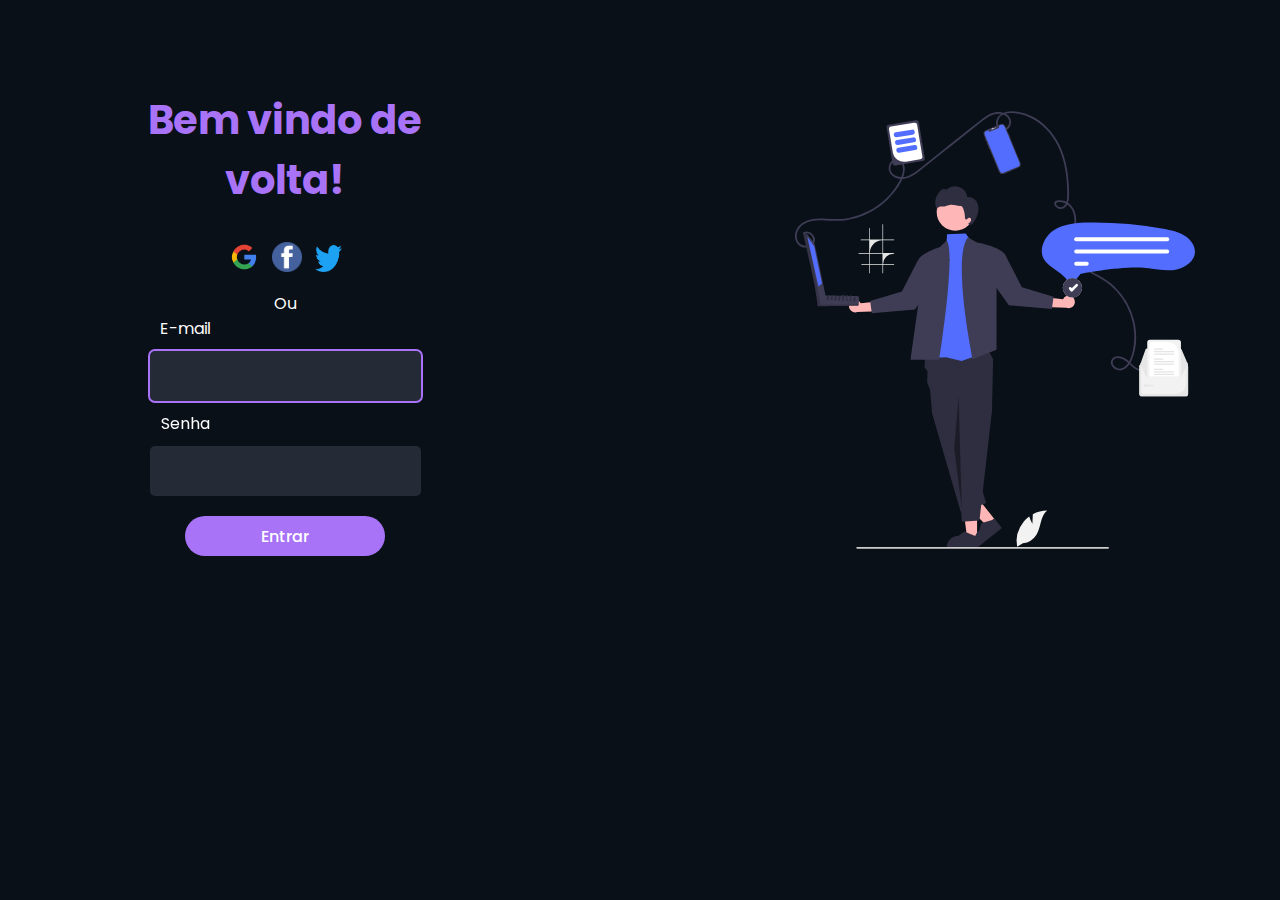
==== login.html @ 6b3943c1 "set token localstorage" ====
<!DOCTYPE html>
<html lang="en">

<head>
  <link href='https://fonts.googleapis.com/css?family=Poppins' rel='stylesheet'>
  <link rel="stylesheet" href="https://cdnjs.cloudflare.com/ajax/libs/font-awesome/4.7.0/css/font-awesome.min.css">
  <link rel="stylesheet" href="style.css">
  <meta charset="UTF-8">
  <meta http-equiv="X-UA-Compatible" content="IE=edge">
  <meta name="viewport" content="width=device-width, initial-scale=1.0">
  <title>Entrar</title>
</head>

<body>
  <main>
    <form action="" class="form" method="post">
      <h1>Bem vindo de volta!</h1>
      <div class="icons">
        <img class="google" src="./images/icons/google.png" alt="">
        <img class="facebook" src="./images/icons/facebook.png" alt="">
        <img class="twitter" src="./images/icons/twitter.png" alt="">
        <!-- <i class="fa fa-google" aria-hidden="true"></i>
        <i class="fa fa-facebook-official" aria-hidden="true"></i>
        <i class="fa fa-twitter" aria-hidden="true"></i> -->
      </div>
      <span>Ou</span>
      <p>E-mail</p>
      <input id="email" type="email" name="email" autofocus required><br>
      <p>Senha</p>
      <input id="password" type="password" name="senha" autofocus required><br>
      <button type="button" class="button" onclick="signIn()">Entrar</button>
    </form>
    <div class="main-content">
      <img src="./images/undraw_digital_nomad_re_w8uy.svg" alt="">
    </div>
  </main>
</body>
<script src="./api.js"></script>

</html>
---- style.css ----
* {
  padding: 0;
  margin: 0;
  font-family: 'poppins';
  background-color: #091017;

  /* background-color: #1E2C3E; */
}

main .form{
  text-align: center;
  margin-top: 70px;
  margin-right: 200px;
  float: left;
  margin-left: 75px;
  width: 400px;
  height: 540px;
  padding: 10px;
  border-radius: 10px;
}

main .form .icons{
  /* background-color: #242A36; */
  width: 160px;
  border-radius: 40px;
  padding: 0px;
  margin-left: 118px;
  margin-bottom: 5px;
}

main .form .icons img{
  padding: 2px;
  margin-top: 5px;
  cursor: pointer;
  /* background-color: #242A36; */
}

main .form .icons .google{
  height: 40px;
  width: 40px;
}

main .form .icons .facebook{
  margin-bottom: 5px;
  margin-right: 5px;
  height: 30px;
  width: 30px;
}

main .form .icons .twitter{
  margin-bottom: 5px;
  height: 27px;
  width: 27px;
}

main .form h1{
  margin-top: 10px;
  color: #A873F7;
  margin-bottom: 20px;
  font-size: 40px;
}

main .form input{
  margin: 10px;
  height: 50px;
  background-color: #091017;
  border: none;
  border-radius: 5px;
  color: white;
  text-align: center;
  font-size: 14px;
  background-color: #242A36;
}

main .form input:hover{
  padding: 5px;
  transition: 0.5s;
}

main .form input[type=text]:focus{
  outline: 2px solid #A873F7;  
}

main .form input[type=email]:focus{
  outline: 2px solid #A873F7;  
}

main .form input[type=password]:focus{
  outline: 2px solid #A873F7;  
}

main .form p{
  margin-right: 200px;
  color: white;
}

main .form .button{
  margin-top: 10px;
  width: 200px;
  height: 40px;
  color: white;
  border-radius: 20px;
  cursor: pointer;
  background-color: #A873F7;
  border: none;
  font-weight: 500;
  font-size: 16px;
}

main .form .button:hover{
  background-color: blueviolet;
  transition: 0.5s;
}

main .form span{
  color: white;
}

main .main-content img{
  height: 500px;
  width: 400px;
  float: left;
  margin-left: 100px;
  margin-top: 80px;
}
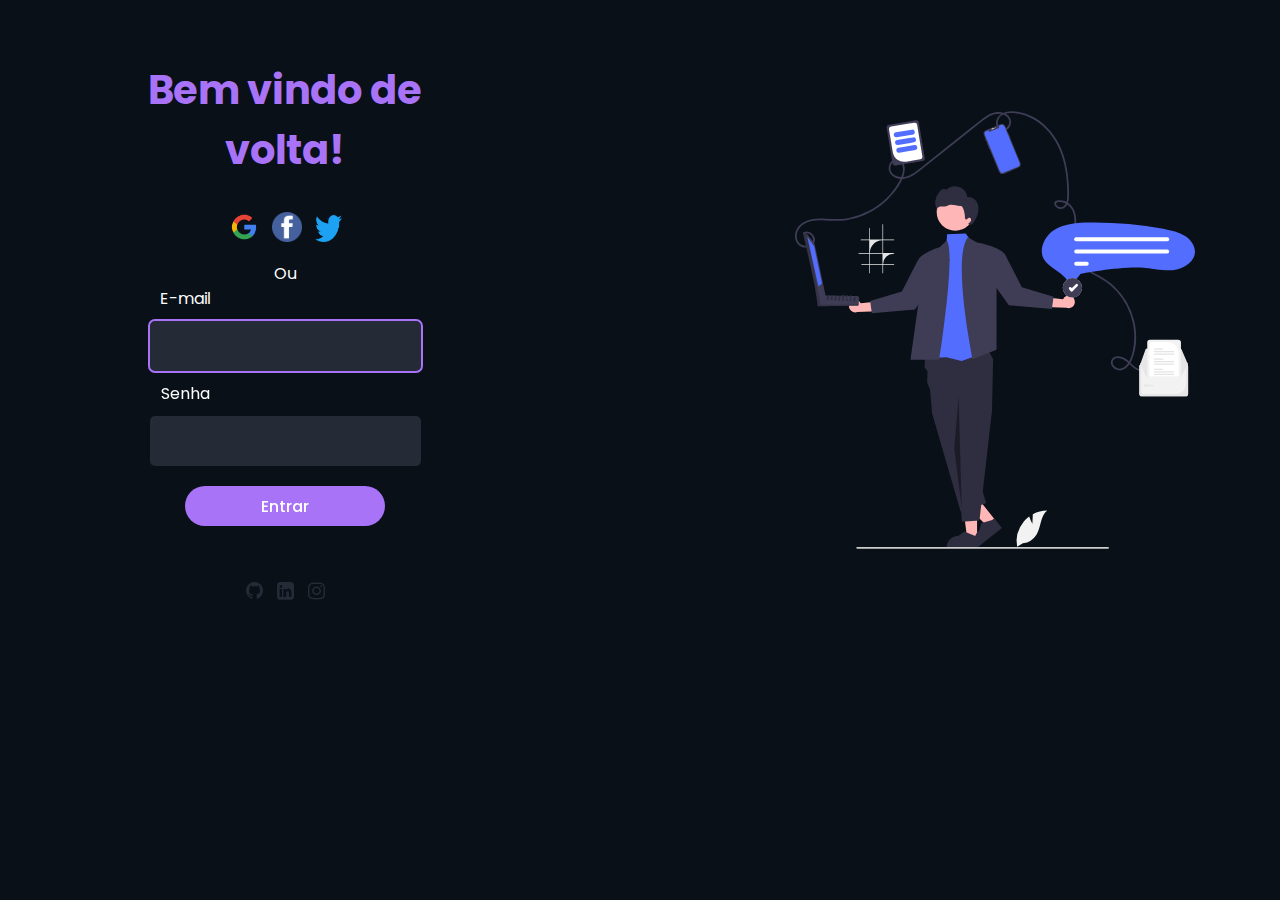
==== commit 7ace48ba: "fix text: 'head' bug" ====
--- a/login.html
+++ b/login.html
@@ -28,7 +28,14 @@
       <input id="email" type="email" name="email" autofocus required><br>
       <p>Senha</p>
       <input id="password" type="password" name="senha" autofocus required><br>
-      <button type="button" class="button" onclick="signIn()">Entrar</button>
+      <button type="submit" class="button" onclick="signIn()">Entrar</button>
+      <div class="social-icons">
+        <a target="_blank" href="https://github.com/alvarosena"><i class="fa fa-github" aria-hidden="true"></i></a>
+        <a target="_blank" href="https://www.linkedin.com/in/alvarosen4/"><i class="fa fa-linkedin-square"
+            aria-hidden="true"></i></a>
+        <a target="_blank" href="https://www.instagram.com/alvarosen4/"><i class="fa fa-instagram"
+            aria-hidden="true"></i></a>
+      </div>
     </form>
     <div class="main-content">
       <img src="./images/undraw_digital_nomad_re_w8uy.svg" alt="">
--- a/style.css
+++ b/style.css
@@ -9,7 +9,7 @@
 
 main .form{
   text-align: center;
-  margin-top: 70px;
+  margin-top: 40px;
   margin-right: 200px;
   float: left;
   margin-left: 75px;
@@ -108,7 +108,8 @@
 }
 
 main .form .button:hover{
-  background-color: blueviolet;
+  background-color: #091017;
+  outline: 1px solid #A873F7;
   transition: 0.5s;
 }
 
@@ -122,4 +123,21 @@
   float: left;
   margin-left: 100px;
   margin-top: 80px;
+}
+
+main .social-icons {
+  margin-top: 50px;
+}
+
+main .social-icons a i {
+  padding: 5px;
+  font-size: 20px;
+  color: #242A36;
+  cursor: pointer;
+  margin-bottom: 20px;
+}
+
+main .social-icons a i:hover {
+  color: #777777;
+  transition: 0.5s;
 }